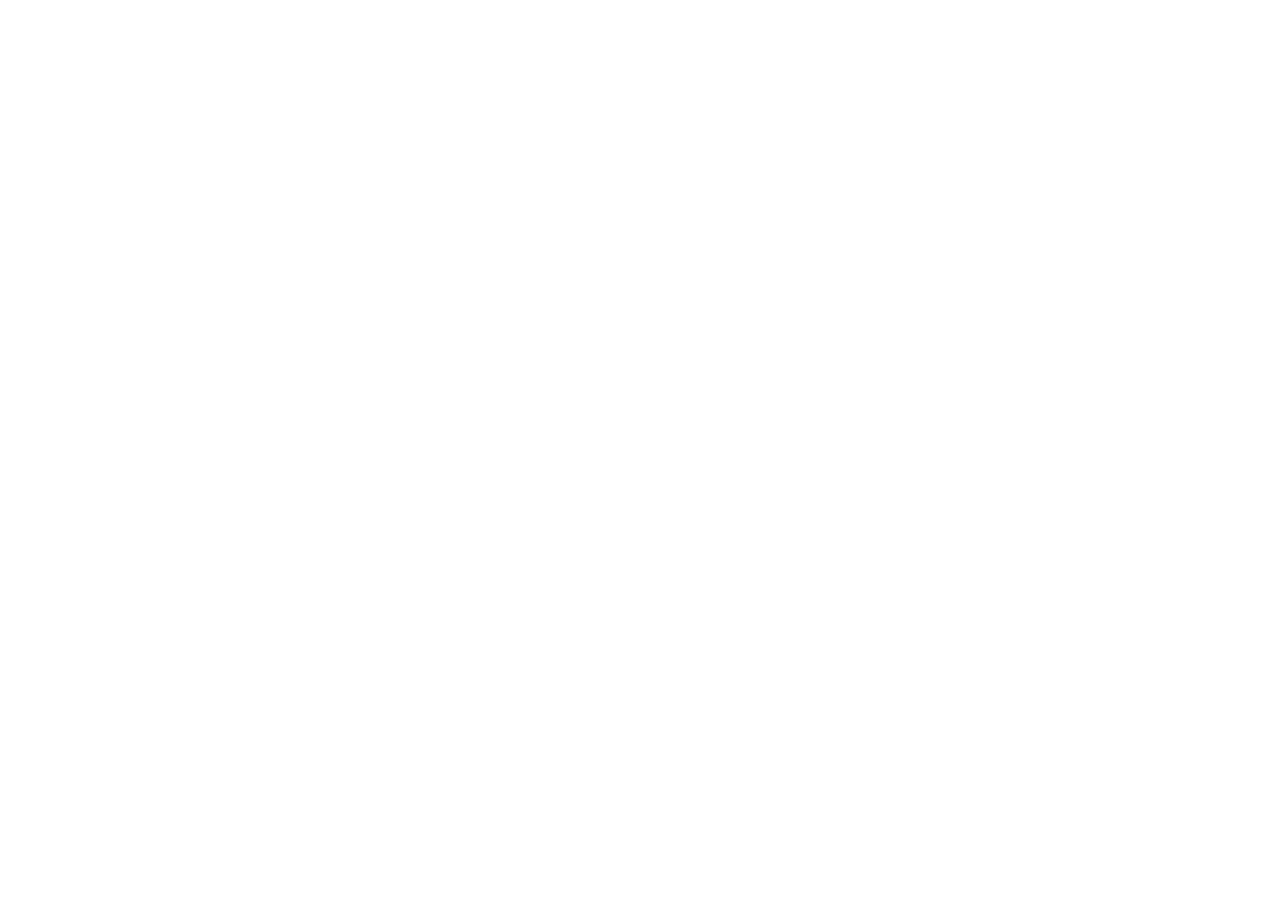
==== index.html @ 68db3469 "Some small fixes, nothing major" ====
<!DOCTYPE HTML>

<html>
	<head>
		<meta http-equiv="Content-Type" content="text/html; charset=UTF-8" />
		
		<title>dv-template</title>
		
		<link rel="stylesheet" type="text/css" media="all"  href="./css/lib/reset.css" />
		<link rel="stylesheet" type="text/css" media="all"  href="./css/lib/dv-grid.css" />
		<link rel="stylesheet" type="text/css" media="all"  href="./css/lib/dv-classes.css" />
		<link rel="stylesheet" type="text/css" media="all"  href="./css/lib/dv-colors.css" />
		<link rel="stylesheet" type="text/css" media="all"  href="./css/lib/dv-forms.css" />
		<link rel="stylesheet" type="text/css" media="all"  href="./css/common.css" />
		
		<script src="./js/lib/jquery-1.11.1.min.js"></script>
		<script src="./js/lib/html5shiv.js"></script>
		<script src="./js/common.js"></script>
		
		<meta name="viewport" content="width=device-width, initial-scale=1, user-scalable=no" />
	</head>
	
	<body>
	
		<header>
			<!-- header goes here -->
			<nav>
				<!-- navigation goes here -->
			</nav>
		</header>
		
		<section>
			<!-- main page content goes here -->
			<article>
				<!-- page sub-content goes here -->
				<header>
					<!-- sub-content header goes here -->
				</header>
				<p>
					<!-- actual content goes here -->
				</p>
			</article>
		</section>

		<aside>
			<!-- sub-sub-content goes here -->
		</aside>
		
		<footer>
			<!-- footer goes here -->
		</footer>

	</body>

</html>
---- css/lib/dv-grid.css ----
@CHARSET "UTF-8";

/*******************
 * dv-grid.css provides a robust grid system compatible with IE7+ and good browsers
 */
 
.grid-row {
	clear: both;
	width: 100%;
	position: relative;
}
.grid-row:after {
	content: "020"; 
	display: block; 
	height: 0; 
	clear: both; 
	visibility: hidden;
}

.grid-column {
	position: relative;
	float: left;
	min-height: 1px;
	height: 100%;
}

.grid-size-1-24 { width: 4.166666666666667%; }
.grid-size-2-24 { width: 8.333333333333333%; }
.grid-size-3-24 { width: 12.5%; }
.grid-size-4-24 { width: 16.66666666666667%; }
.grid-size-5-24 { width: 20.83333333333334%; }
.grid-size-6-24 { width: 25%; }
.grid-size-7-24 { width: 29.166666666666667%; }
.grid-size-8-24 { width: 33.333333333333333%; }
.grid-size-9-24 { width: 37.5%; }
.grid-size-10-24 { width: 41.66666666666667%; }
.grid-size-11-24 { width: 45.83333333333334%; }
.grid-size-12-24 { width: 50%; }
.grid-size-13-24 { width: 54.166666666666667%; }
.grid-size-14-24 { width: 58.333333333333333%; }
.grid-size-15-24 { width: 62.5%; }
.grid-size-16-24 { width: 66.66666666666667%; }
.grid-size-17-24 { width: 70.83333333333334%; }
.grid-size-18-24 { width: 75%; }
.grid-size-19-24 { width: 79.166666666666667%; }
.grid-size-20-24 { width: 83.333333333333333%; }
.grid-size-21-24 { width: 87.5%; }
.grid-size-22-24 { width: 91.66666666666667%; }
.grid-size-23-24 { width: 95.83333333333334%; }
.grid-size-24-24 { width: 100%; }
---- css/lib/dv-classes.css ----
@CHARSET "UTF-8";

/*******************
 * dv-classes.css provides default classes to use for specific goals
 */
 
/* positions */
	.align-left {
		text-align: left;
	}
	.align-center {
		text-align: center;
	}
	.align-right {
		text-align: right;
	}
	.align-justify {
		text-align: justify;
	}
	
	.valign-center {
		vertical-align: middle;
	}
	.valign-top {
		vertical-align: top;
	}
	.valign-bottom {
		vertical-align: bottom;
	}
	
	.float-left {
		float: left;
	}
	.float-right {
		float: right;
	}
	.float-none {
		float: none;
	}
	.float-inherit {
		float: inherit;
	}
	
	.margin-auto {
		margin: auto;
	}

/* animate */
	.animate-fast {
		-webkit-transition: all 0.3s ease-out;
		-moz-transition: all 0.3s ease-out;
		-ms-transition: all 0.3s ease-out;
		-o-transition: all 0.3s ease-out;
		transition: all 0.3s ease-out;
	}
	.animate-slow {
		-webkit-transition: all 0.6s ease-out;
		-moz-transition: all 0.6s ease-out;
		-ms-transition: all 0.6s ease-out;
		-o-transition: all 0.6s ease-out;
		transition: all 0.6s ease-out;
	}

/* sizing */	
	.width-full {
		width: 100%;
	}
	.width-half {
		width: 50%;
	}
	.width-quarter {
		width: 25%;
	}
	.width-third {
		width: 33%;
	}
	.width-two-thirds {
		width: 66%;
	}
	.width-auto {
		width: auto;
	}
	
	.height-full {
		height: 100%;
	}
	
/* visibility */
	.display-none {
		display: none;
	}
	.display-block {
		display: block;
	}
	.visible {
		visibility: visible;
	}
	.invisible {
		visibility: hidden;
	}
	
	.overlay {
		position: fixed;
		top: 0;
		left: 0;
		width: 100%;
		height: 100%;
	}
	
	.border-none {
		border: none;
	}
	
/* text styling */
	.text-normal {
		font-size: 1em;
		font-weight: normal !important;
	}
	.text-italic {
		font-style:italic;
	}
	.text-bold {
		font-weight: bold !important; 
	}
	.text-underline {
		text-decoration: underline;
	}
	.text-overline {
		text-decoration: overline;
	}
	.text-strike {
		text-decoration: line-through;
	}
	.text-indent, .indent {
		margin-left: 20px;
	}
 	.text-huge {
 		font-size: 2em;
 		font-weight: bold;
 	}
 	.text-big {
 		font-size: 1.4em;
 		font-weight: bold;
 	}
 	.text-small {
 		font-size: 0.8em;
 	}
 	
/* word-wrap */
 	.word-wrap-normal {
		white-space: normal;
	}
 	.word-wrap-none {
		white-space: nowrap;
	}
 	.word-wrap-pre {
		white-space: pre;
	}
 	
/* cursor styles */
	.cursor-default {
		cursor: default;
	}
	.cursor-pointer {
		cursor: pointer;
	}
	
	.unselectable {
		-webkit-touch-callout:    none;
		-webkit-user-select:      none;
		-khtml-user-select:       none;
		-moz-user-select:         none;
		-ms-user-select:          none;
		user-select:              none;
		cursor: default;
	}
---- css/lib/dv-colors.css ----
@CHARSET "UTF-8";

/*******************
 * dv-colors.css provides default colors to use for specific goals
 */

/* system colors */
    .alert {
        color: #ee0000;
    }
    .alert-background {
        background: #f5bcbc;
    }
    .warning {
        color: #e37900;
    }
    .warning-background {
        background: #f5c793;
    }
    .correct {
        color: #4dbd71;
    }
    .correct-background {
       background: #bcf5ce;
    }
    .notice {
        color: #777777;
    }
    .notice-background {
        background: #ddd;
    }
 
/* base colors (white/black/grey) */
    .color-black {
        color: black;
    }
    .color-white {
        color: white;
    } 
    .color-grey-light {
        color: #ccc;
    }
    .color-grey {
        color: #999;
    }
    .color-grey-dark {
        color: #777;
    }
    .color-grey-darkest {
        color: #555;
    }
     
/* base background colors */
    .background-black {
        background: black;
    }
    .background-white {
        background: white;
    } 
    .background-grey-light {
        background: #ccc;
    }
    .background-grey {
        background: #999;
    }
    .background-grey-dark {
        background: #777;
    }
    .background-grey-darkest {
        background: #555;
    }
  
/* colors */
    .color-red-light {
        color: #fc7979;
    }
    .color-red {
        color: #dd0000;
    }
    .color-red-dark {
        color: #990000;
    }
    
    .color-green-light {
        color: #88FC88;
    }
    .color-green {
        color: #29d529;
    }
    .color-green-dark {
        color: #0b9c0b;
    }
    
    .color-blue-light {
        color: #69b9ef;
    }
    .color-blue {
        color: #2097e6;
    }
    .color-blue-dark {
        color: #0970b5;
    }
    
    .color-orange-light {
        color: #ffc05c;
    }
    .color-orange {
        color: #ff9c00;
    }
    .color-orange-dark {
        color: #de7607;
    }
    
    .color-yellow-light {
        color: #ffee82;
    }
    .color-yellow {
        color: #fcdB05;
    }
    .color-yellow-dark {
        color: #f7ca00;
    }
    
/* background colors */
    .background-red-light {
        background: #fc7979;
    }
    .background-red {
        background: #ee0000;
    }
    .background-red-dark {
        background: #990000;
    }
    
    .background-green-light {
        background: #88FC88;
    }
    .background-green {
        background: #29d529;
    }
    .background-green-dark {
        background: #0b9c0b;
    }
    
    .background-blue-light {
        background: #69b9ef;
    }
    .background-blue {
        background: #2097e6;
    }
    .background-blue-dark {
        background: #0970b5;
    }
    
    .background-orange-light {
        background: #ffc05c;
    }
    .background-orange {
        background: #ff9c00;
    }
    .background-orange-dark {
        background: #de7607;
    }
    
    .background-yellow-light {
        background: #ffee82;
    }
    .background-yellow {
        background: #fcdB05;
    }
    .background-yellow-dark {
        background: #f7ca00;
    }

/* third-party brand colors */
    .color-brand-twitter {
        color: #00aced;
    }
    .background-brand-twitter {
        background: #00aced;
    }
    
    .color-brand-linkedin {
        color: #007bb6;
    }
    .background-brand-linkedin {
        background: #007bb6;
    }
    
    .color-brand-facebook {
        color: #3b5998;
    }
    .background-brand-facebook {
        background: #3b5998;
    }
    
    .color-brand-google-plus {
        color: #dd4b39;
    }
    .background-brand-google-plus {
        background: #dd4b39;
    }
    
    .color-brand-instagram {
        color: #3f729b;
    }
    .background-brand-instagram {
        background: #3f729b;
    }
    
    .color-brand-youtube {
        color: #bb0000;
    }
    .background-brand-youtube {
        background: #bb0000;
    }
---- css/lib/dv-forms.css ----
@CHARSET "UTF-8";

/*******************
 * dv-forms.css provides some basic styles to make forms somewhat more attractive
 */
 
input[type=text], input[type=password], input[type=email], input[type=tel],
input[type=date], input[type=datetime], input[type=datetime-local], input[type=color], 
input[type=month], input[type=week], input[type=number], input[type=range], 
input[type=search], input[type=url], input[type=button], input[type=submit],
.button,
select,
textarea {
	border: 1px solid #999;
	border-radius: 4px;
	padding: 4px 8px;
	height: 28px;
	margin: 0;
	min-width: 200px;
}
input[type=button], input[type=submit], .button {
	min-width: 0;
}
---- css/common.css ----
@CHARSET "UTF-8";

/*******************
 * common.css is for your site-specific styles
 */
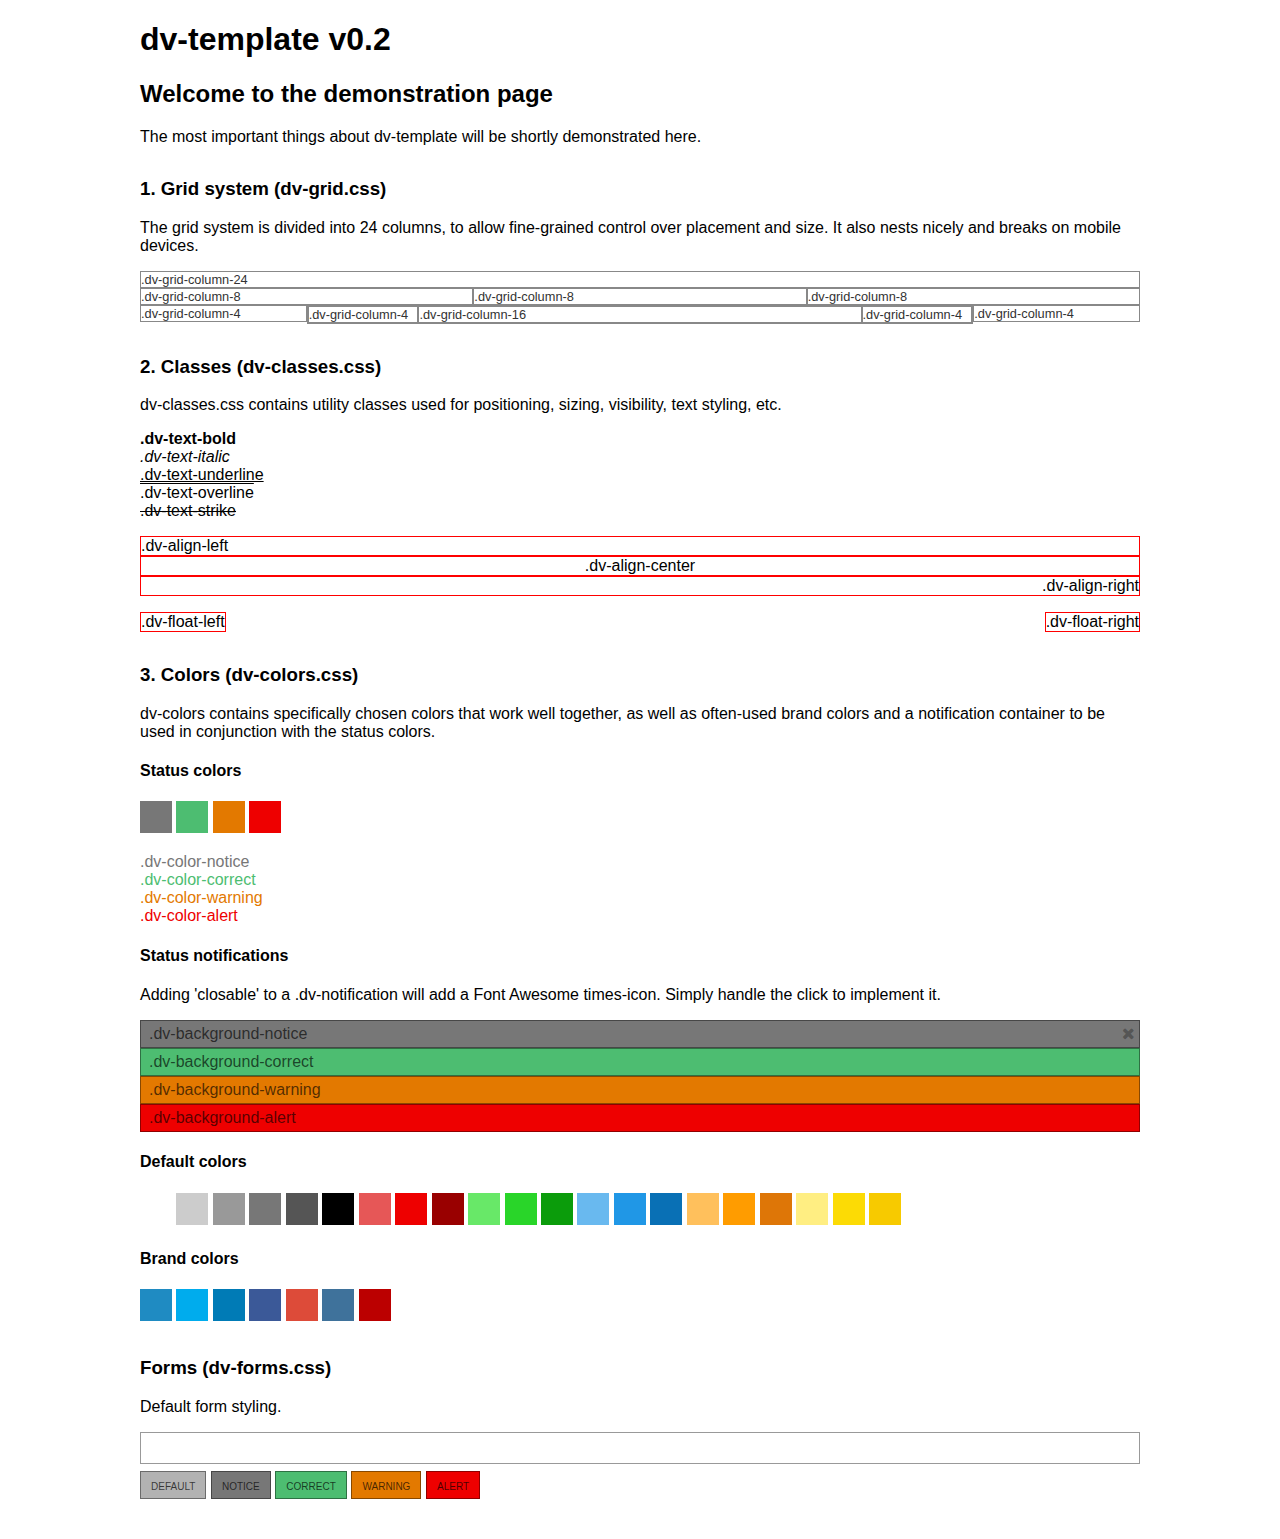
==== commit 4c2b3c16: "Massive reshuffling of classes and addition of demonstration page" ====
--- a/index.html
+++ b/index.html
@@ -1,55 +1,205 @@
-<!DOCTYPE HTML>
+<!doctype html>
 
 <html>
-	<head>
-		<meta http-equiv="Content-Type" content="text/html; charset=UTF-8" />
-		
-		<title>dv-template</title>
-		
-		<link rel="stylesheet" type="text/css" media="all"  href="./css/lib/reset.css" />
-		<link rel="stylesheet" type="text/css" media="all"  href="./css/lib/dv-grid.css" />
-		<link rel="stylesheet" type="text/css" media="all"  href="./css/lib/dv-classes.css" />
-		<link rel="stylesheet" type="text/css" media="all"  href="./css/lib/dv-colors.css" />
-		<link rel="stylesheet" type="text/css" media="all"  href="./css/lib/dv-forms.css" />
-		<link rel="stylesheet" type="text/css" media="all"  href="./css/common.css" />
-		
-		<script src="./js/lib/jquery-1.11.1.min.js"></script>
-		<script src="./js/lib/html5shiv.js"></script>
-		<script src="./js/common.js"></script>
-		
-		<meta name="viewport" content="width=device-width, initial-scale=1, user-scalable=no" />
-	</head>
-	
-	<body>
-	
-		<header>
-			<!-- header goes here -->
-			<nav>
-				<!-- navigation goes here -->
-			</nav>
-		</header>
-		
-		<section>
-			<!-- main page content goes here -->
-			<article>
-				<!-- page sub-content goes here -->
-				<header>
-					<!-- sub-content header goes here -->
-				</header>
-				<p>
-					<!-- actual content goes here -->
-				</p>
-			</article>
-		</section>
-
-		<aside>
-			<!-- sub-sub-content goes here -->
-		</aside>
-		
-		<footer>
-			<!-- footer goes here -->
-		</footer>
-
-	</body>
+    <head>
+        <meta http-equiv="Content-Type" content="text/html; charset=UTF-8" />
+        
+        <title>dv-template v0.2</title>
+        
+        <link rel="stylesheet" type="text/css" media="all"  href="./css/lib/normalize.css" />
+        <link rel="stylesheet" type="text/css" media="all"  href="./css/lib/dv-import.css" />
+        <link rel="stylesheet" type="text/css" media="all"  href="./css/common.css" />
+        
+        <script src="./js/lib/jquery-1.11.2.min.js"></script>
+        <script src="./js/lib/html5shiv.js"></script>
+        <script src="./js/common.js"></script>
+        
+        <meta name="viewport" content="width=device-width, initial-scale=1, user-scalable=no" />
+        
+        <style>
+            /* this is purely for this demonstration page */
+            [class*='dv-grid-column-'] {
+                border: 1px solid #888;
+                font-size: 0.8rem;
+                color: #333;
+            }
+            section > article {
+                margin-bottom: 2em;
+            }
+            .color-box {
+                display: inline-block;
+                width: 2em;
+                height: 2em;
+            }
+        </style>
+    </head>
+    
+    <body class="dv-width-site dv-margin-auto">
+    
+        <header>
+            <h1>dv-template v0.2</h1>
+        </header>
+
+        <section>
+
+            <article>
+                <h2>Welcome to the demonstration page</h2>
+                <p>
+                    The most important things about dv-template will be shortly demonstrated here.
+                </p>
+            </article>
+            
+            <article>
+                <h3>1. Grid system (dv-grid.css)</h3>
+                <p>
+                    The grid system is divided into 24 columns, to allow fine-grained control over placement and size.
+                    It also nests nicely and breaks on mobile devices.
+                </p>
+                <p>
+                    <div class="dv-grid-row">
+                        <div class="dv-grid-column-24">.dv-grid-column-24</div>
+                    </div>
+                    <div class="dv-grid-row">
+                        <div class="dv-grid-column-8">.dv-grid-column-8</div>
+                        <div class="dv-grid-column-8">.dv-grid-column-8</div>
+                        <div class="dv-grid-column-8">.dv-grid-column-8</div>
+                    </div>
+                    <div class="dv-grid-row">
+                        <div class="dv-grid-column-4">.dv-grid-column-4</div>
+                        <div class="dv-grid-column-16">
+                        
+                            <div class="dv-grid-row">
+                                <div class="dv-grid-column-4">.dv-grid-column-4</div>
+                                <div class="dv-grid-column-16">.dv-grid-column-16</div>
+                                <div class="dv-grid-column-4">.dv-grid-column-4</div>
+                            </div>
+                        
+                        </div>
+                        <div class="dv-grid-column-4">.dv-grid-column-4</div>
+                    </div>
+                </p>
+            </article>
+
+            <article>
+                <h3>2. Classes (dv-classes.css)</h3>
+                <p>
+                    dv-classes.css contains utility classes used for positioning, sizing, visibility, text styling, etc.
+                </p>
+                <p>
+                    <div class="dv-text-bold">.dv-text-bold</div>
+                    <div class="dv-text-italic">.dv-text-italic</div>
+                    <div class="dv-text-underline">.dv-text-underline</div>
+                    <div class="dv-text-overline">.dv-text-overline</div>
+                    <div class="dv-text-strike">.dv-text-strike</div>
+                </p>
+
+                <p>
+                    <div class="dv-align-left dv-debug-border">.dv-align-left</div>
+                    <div class="dv-align-center dv-debug-border">.dv-align-center</div>
+                    <div class="dv-align-right dv-debug-border">.dv-align-right</div>
+                </p>
+                <p>
+                    <div class="dv-float-left dv-debug-border">.dv-float-left</div>
+                    <div class="dv-float-right dv-debug-border">.dv-float-right</div>
+                    <br class="dv-clear" />
+                </p>
+            </article>
+
+            <article>
+                <h3>3. Colors (dv-colors.css)</h3>
+                <p>
+                    dv-colors contains specifically chosen colors that work well together, as well as often-used brand
+                    colors and a notification container to be used in conjunction with the status colors.
+                </p>
+                <p>
+                    <h4>Status colors</h4>
+                    <div class="color-box dv-background-notice" title=".dv-background-notice"></div>
+                    <div class="color-box dv-background-correct" title=".dv-background-correct"></div>
+                    <div class="color-box dv-background-warning" title=".dv-background-warning"></div>
+                    <div class="color-box dv-background-alert" title=".dv-background-alert"></div>
+                </p>
+                <p>
+                    <div class="dv-color-notice">.dv-color-notice</div>
+                    <div class="dv-color-correct">.dv-color-correct</div>
+                    <div class="dv-color-warning">.dv-color-warning</div>
+                    <div class="dv-color-alert">.dv-color-alert</div>
+                </p>
+                <p>
+                    <h4>Status notifications</h4>
+                    Adding 'closable' to a .dv-notification will add a Font Awesome times-icon. Simply handle the click
+                    to implement it.
+                </p>
+                <p>
+                    <div class="dv-notification dv-background-notice closable">.dv-background-notice</div>
+                    <div class="dv-notification dv-background-correct">.dv-background-correct</div>
+                    <div class="dv-notification dv-background-warning">.dv-background-warning</div>
+                    <div class="dv-notification dv-background-alert">.dv-background-alert</div>
+                </p>
+                <p>
+                    <h4>Default colors</h4>
+                    <div class="color-box dv-background-white" title=".dv-background-white"></div>
+                    <div class="color-box dv-background-grey-light" title=".dv-background-grey-light"></div>
+                    <div class="color-box dv-background-grey" title=".dv-background-grey"></div>
+                    <div class="color-box dv-background-grey-dark" title=".dv-background-grey-dark"></div>
+                    <div class="color-box dv-background-grey-darker" title=".dv-background-grey-darker"></div>
+                    <div class="color-box dv-background-black" title=".dv-background-black"></div>
+                    
+                    <div class="color-box dv-background-red-light" title=".dv-background-red-light"></div>
+                    <div class="color-box dv-background-red" title=".dv-background-red"></div>
+                    <div class="color-box dv-background-red-dark" title=".dv-background-red-dark"></div>
+                    
+                    <div class="color-box dv-background-green-light" title=".dv-background-green-light"></div>
+                    <div class="color-box dv-background-green" title=".dv-background-green"></div>
+                    <div class="color-box dv-background-green-dark" title=".dv-background-green-dark"></div>
+                    
+                    <div class="color-box dv-background-blue-light" title=".dv-background-blue-light"></div>
+                    <div class="color-box dv-background-blue" title=".dv-background-blue"></div>
+                    <div class="color-box dv-background-blue-dark" title=".dv-background-blue-dark"></div>
+                    
+                    <div class="color-box dv-background-orange-light" title=".dv-background-orange-light"></div>
+                    <div class="color-box dv-background-orange" title=".dv-background-orange"></div>
+                    <div class="color-box dv-background-orange-dark" title=".dv-background-orange-dark"></div>
+                    
+                    <div class="color-box dv-background-yellow-light" title=".dv-background-yellow-light"></div>
+                    <div class="color-box dv-background-yellow" title=".dv-background-yellow"></div>
+                    <div class="color-box dv-background-yellow-dark" title=".dv-background-yellow-dark"></div>
+                </p>
+                <p>
+                    <h4>Brand colors</h4>
+                    <div class="color-box dv-background-brand-devvoh" title=".dv-background-brand-devvoh"></div>
+                    <div class="color-box dv-background-brand-twitter" title=".dv-background-brand-twitter"></div>
+                    <div class="color-box dv-background-brand-linkedin" title=".dv-background-brand-linkedin"></div>
+                    <div class="color-box dv-background-brand-facebook" title=".dv-background-brand-facebook"></div>
+                    <div class="color-box dv-background-brand-googleplus" title=".dv-background-brand-googleplus"></div>
+                    <div class="color-box dv-background-brand-instagram" title=".dv-background-brand-instagram"></div>
+                    <div class="color-box dv-background-brand-youtube" title=".dv-background-brand-youtube"></div>
+                </p>
+            </article>
+            
+            <article>
+                <h3>Forms (dv-forms.css)</h3>
+                <p>
+                    Default form styling.
+                </p>
+                <p>
+                    <input type="text" class="dv-form-element" />
+                    <input type="button" value="default" class="dv-form-button" />
+                    <input type="button" value="notice" class="dv-form-button dv-background-notice" />
+                    <input type="button" value="correct" class="dv-form-button dv-background-correct" />
+                    <input type="button" value="warning" class="dv-form-button dv-background-warning" />
+                    <input type="button" value="alert" class="dv-form-button dv-background-alert" />
+            </article>
+            
+        </section>
+
+        <aside>
+            <!-- sub-sub-content goes here -->
+        </aside>
+        
+        <footer>
+            <!-- footer goes here -->
+        </footer>
+
+    </body>
 
 </html>
--- a/css/lib/dv-import.css
+++ b/css/lib/dv-import.css
@@ -0,0 +1,17 @@
+/*******************
+ * dv-template v0.2
+ * 2015, devvoh.com, https://github.com/devvoh/dv-template
+ *
+ * dv-import.css provides an easy way to include all relevant files
+ * and sets box-sizing: border-box
+ */
+
+@import './dv-classes.css';
+@import './dv-colors.css';
+@import './dv-grid.css';
+@import './dv-forms.css';
+@import './font-awesome.min.css';
+
+* {
+    box-sizing: border-box;
+}--- a/css/common.css
+++ b/css/common.css
@@ -1,5 +1,6 @@
-@CHARSET "UTF-8";
-
 /*******************
+ * dv-template v0.2
+ * 2015, devvoh.com, https://github.com/devvoh/dv-template
+ *
  * common.css is for your site-specific styles
  */
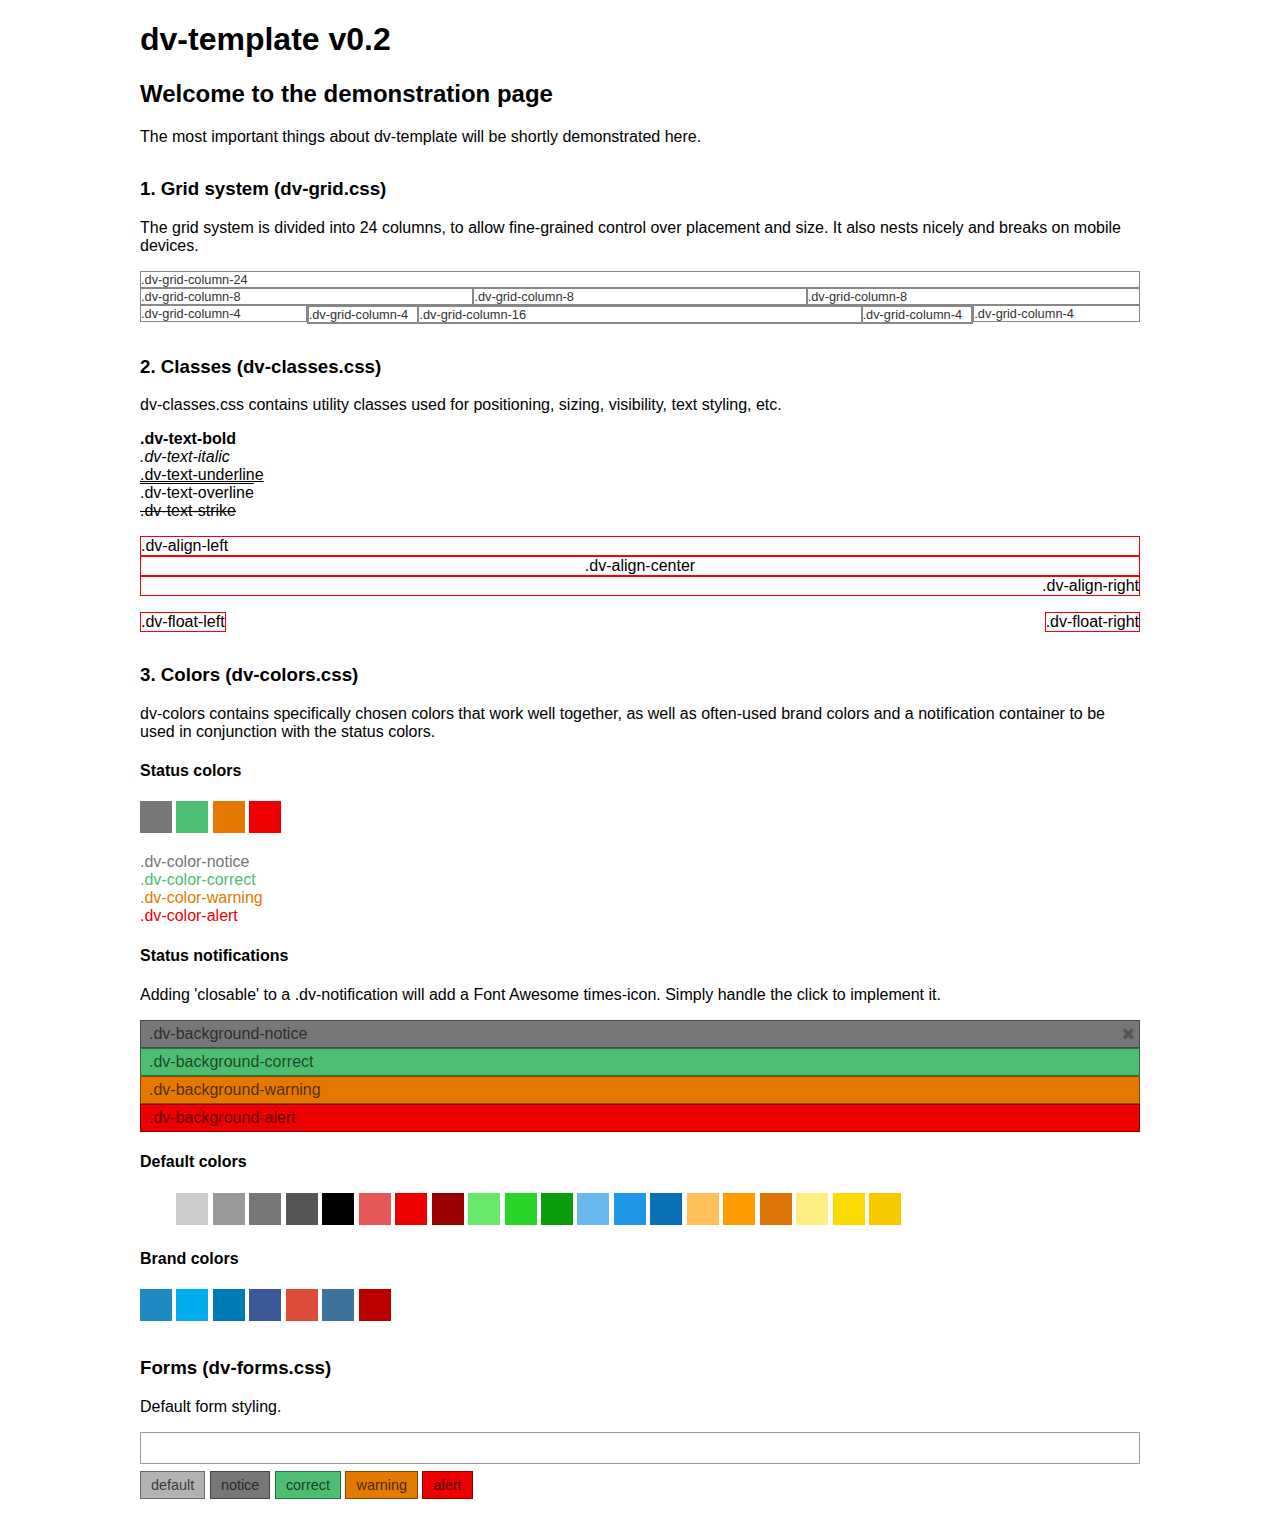
==== commit d872f9f9: "FIX: missing </p>" ====
--- a/index.html
+++ b/index.html
@@ -188,6 +188,7 @@
                     <input type="button" value="correct" class="dv-form-button dv-background-correct" />
                     <input type="button" value="warning" class="dv-form-button dv-background-warning" />
                     <input type="button" value="alert" class="dv-form-button dv-background-alert" />
+                </p>
             </article>
             
         </section>
